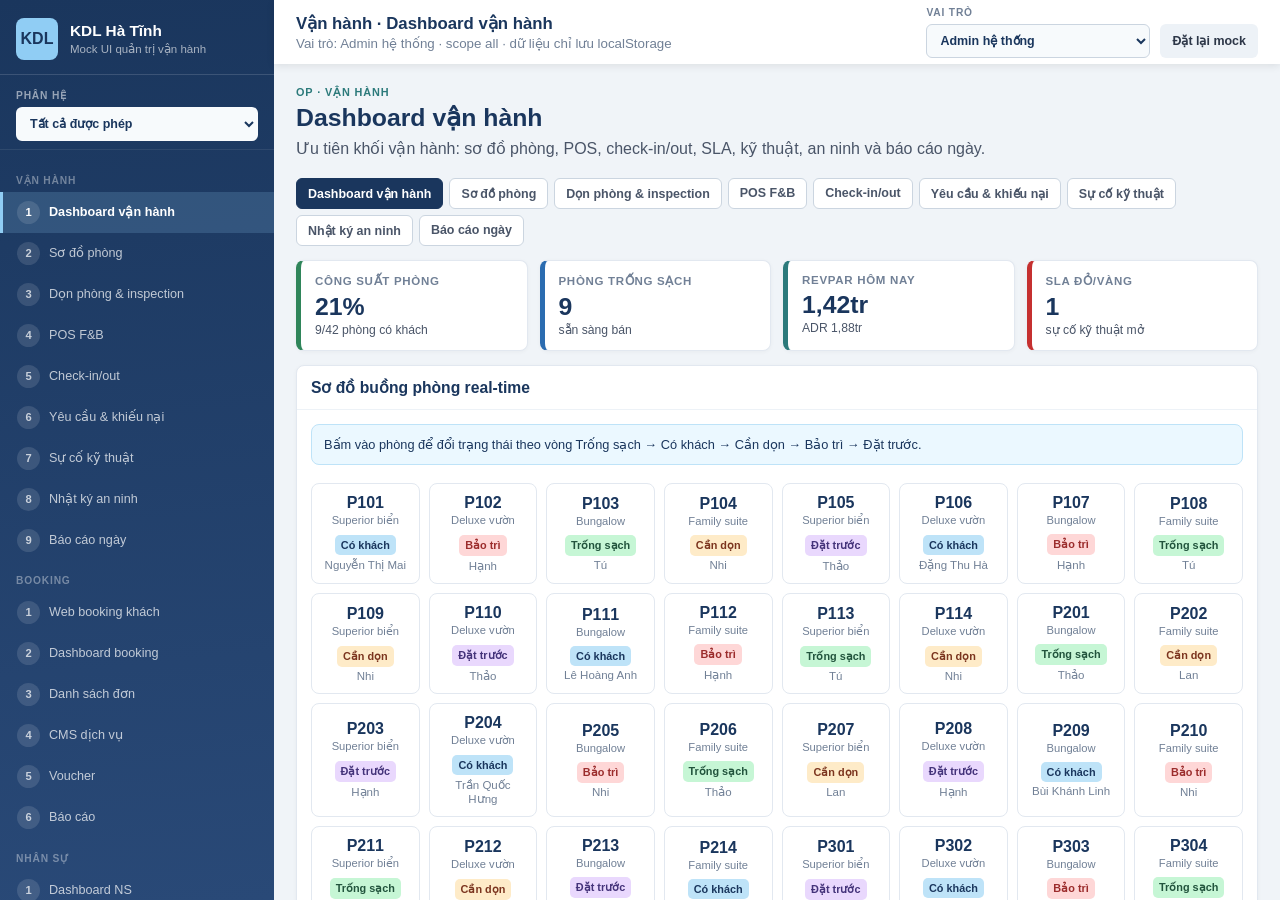
==== prototype/index.html @ 1cbb0425 "feat: add mock data and UI components for KDL Hà Tĩnh management prototype - Implemented shared UI c" ====
<!DOCTYPE html>
<html lang="vi">
<head>
  <meta charset="UTF-8">
  <meta name="viewport" content="width=device-width, initial-scale=1.0">
  <title>Prototype quản trị KDL Hà Tĩnh</title>
  <link rel="stylesheet" href="assets/css/app.css">
</head>
<body>
  <aside class="sidebar" id="sidebar">
    <div class="brand">
      <div class="brand-mark">KDL</div>
      <div>
        <div class="brand-name">KDL Hà Tĩnh</div>
        <div class="brand-sub">Mock UI quản trị vận hành</div>
      </div>
    </div>
    <div class="nav-filter">
      <label for="module-filter">Phân hệ</label>
      <select id="module-filter"></select>
    </div>
    <nav id="nav"></nav>
  </aside>

  <main class="main">
    <header class="topbar">
      <div class="topbar-title">
        <div id="screen-title">Prototype quản trị</div>
        <small id="screen-subtitle">HTML + CSS + JavaScript thuần, dữ liệu mock cục bộ</small>
      </div>
      <div class="topbar-actions">
        <label class="role-picker">
          <span>Vai trò</span>
          <select id="role-select"></select>
        </label>
        <button class="btn btn-ghost" id="btn-reset" type="button">Đặt lại mock</button>
      </div>
    </header>

    <section class="content" id="app"></section>
  </main>

  <div class="toast-wrap" id="toast-wrap"></div>
  <div class="modal-backdrop" id="modal-root" hidden></div>

  <script src="../charts_html/data/org-data.js"></script>
  <script src="../charts_html/data/reqs-data.js"></script>
  <script src="../charts_html/data/mapping-data.js"></script>
  <script src="data/_bridge.js"></script>
  <script src="data/mock-op.js"></script>
  <script src="data/mock-bk.js"></script>
  <script src="data/mock-hr.js"></script>
  <script src="data/mock-fm.js"></script>
  <script src="data/mock-vt.js"></script>
  <script src="data/mock-sp-vg-nt-it.js"></script>
  <script src="assets/js/components.js"></script>
  <script src="assets/js/app.js"></script>
</body>
</html>
---- prototype/assets/css/app.css ----
*{box-sizing:border-box}
html,body{margin:0;height:100%}
body{font-family:"Segoe UI",Tahoma,Arial,sans-serif;background:#f0f4f8;color:#1a202c;display:flex;overflow:hidden}
button,select,input,textarea{font:inherit}
a{color:inherit;text-decoration:none}
.sidebar{width:274px;min-width:274px;background:linear-gradient(175deg,#1a365d 0%,#294977 100%);color:#fff;display:flex;flex-direction:column;overflow:auto}
.brand{display:flex;gap:12px;align-items:center;padding:18px 16px 14px;border-bottom:1px solid rgba(255,255,255,.14)}
.brand-mark{width:42px;height:42px;border-radius:8px;background:#90cdf4;color:#1a365d;font-weight:900;display:flex;align-items:center;justify-content:center}
.brand-name{font-weight:800;font-size:.96rem}.brand-sub{font-size:.72rem;color:rgba(255,255,255,.62);margin-top:2px}
.nav-filter{padding:14px 16px 8px;border-bottom:1px solid rgba(255,255,255,.08)}
.nav-filter label,.role-picker span{display:block;font-size:.64rem;text-transform:uppercase;letter-spacing:.08em;color:rgba(255,255,255,.54);font-weight:800;margin-bottom:6px}
.nav-filter select,.role-picker select{width:100%;height:34px;border-radius:6px;border:1px solid rgba(255,255,255,.18);background:#f7fafc;color:#1a365d;padding:0 9px;font-weight:700;font-size:.78rem}
#nav{padding:10px 0 18px}.nav-group-title{font-size:.64rem;text-transform:uppercase;letter-spacing:.08em;color:rgba(255,255,255,.38);font-weight:800;padding:14px 16px 6px}
.nav-link{display:flex;align-items:center;gap:9px;padding:9px 14px;border-left:3px solid transparent;color:rgba(255,255,255,.72);font-size:.79rem;line-height:1.35}
.nav-link:hover{background:rgba(255,255,255,.08);color:#fff}.nav-link.active{background:rgba(144,205,244,.18);border-left-color:#90cdf4;color:#fff;font-weight:700}
.nav-dot{width:23px;height:23px;border-radius:50%;background:rgba(255,255,255,.12);display:flex;align-items:center;justify-content:center;font-size:.7rem;font-weight:800;flex:none}
.main{flex:1;display:flex;flex-direction:column;min-width:0;height:100vh}
.topbar{height:64px;background:#fff;display:flex;align-items:center;justify-content:space-between;gap:18px;padding:10px 22px;box-shadow:0 2px 8px rgba(0,0,0,.09);flex:none}
.topbar-title{min-width:0}#screen-title{font-size:1.05rem;font-weight:800;color:#1a365d;white-space:nowrap;overflow:hidden;text-overflow:ellipsis}#screen-subtitle{display:block;color:#718096;margin-top:2px}
.topbar-actions{display:flex;align-items:end;gap:10px;flex:none}.role-picker span{color:#718096}.role-picker select{min-width:224px;border-color:#cbd5e0}
.content{flex:1;overflow:auto;padding:22px}.page{max-width:1480px;margin:0 auto 24px}.page-head{display:flex;justify-content:space-between;align-items:flex-start;gap:16px;margin-bottom:16px}
.eyebrow{font-size:.68rem;letter-spacing:.08em;text-transform:uppercase;color:#2c7a7b;font-weight:900}.page h1{margin:4px 0 5px;color:#1a365d;font-size:1.55rem;letter-spacing:0}.page-desc{margin:0;color:#4a5568;max-width:880px;line-height:1.55}
.btn{height:34px;border:0;border-radius:6px;padding:0 12px;font-size:.78rem;font-weight:800;cursor:pointer;display:inline-flex;align-items:center;gap:7px;white-space:nowrap}
.btn-primary{background:#2b6cb0;color:#fff}.btn-primary:hover{background:#245f9d}.btn-teal{background:#2c7a7b;color:#fff}.btn-warn{background:#d69e2e;color:#1a202c}.btn-danger{background:#c53030;color:#fff}.btn-ghost{background:#edf2f7;color:#2d3748}.btn-ghost:hover{background:#e2e8f0}.btn:disabled{opacity:.42;cursor:not-allowed}
.icon-btn{width:32px;height:32px;border:0;border-radius:50%;background:#edf2f7;color:#2d3748;cursor:pointer;font-size:1.05rem}.icon-btn:hover{background:#e2e8f0}
.kpi-grid{display:grid;grid-template-columns:repeat(4,minmax(170px,1fr));gap:12px;margin-bottom:14px}.kpi-tile{background:#fff;border:1px solid #e2e8f0;border-left:5px solid #2b6cb0;border-radius:8px;padding:13px 14px;box-shadow:0 1px 4px rgba(0,0,0,.04)}.kpi-label{font-size:.72rem;color:#718096;font-weight:800;text-transform:uppercase;letter-spacing:.06em}.kpi-value{font-size:1.55rem;font-weight:900;color:#1a365d;margin-top:5px}.kpi-note{font-size:.76rem;color:#4a5568;margin-top:2px}.tone-green{border-left-color:#2f855a}.tone-yellow{border-left-color:#d69e2e}.tone-red{border-left-color:#c53030}.tone-teal{border-left-color:#2c7a7b}.tone-blue{border-left-color:#2b6cb0}
.grid-2{display:grid;grid-template-columns:1.05fr .95fr;gap:14px}.grid-3{display:grid;grid-template-columns:repeat(3,1fr);gap:14px}.panel{background:#fff;border:1px solid #e2e8f0;border-radius:8px;margin-bottom:14px;box-shadow:0 1px 4px rgba(0,0,0,.04)}.panel-head{display:flex;justify-content:space-between;align-items:center;gap:10px;padding:12px 14px;border-bottom:1px solid #edf2f7}.panel h2{font-size:.98rem;color:#1a365d;margin:0}.panel-body{padding:14px}
.tabs{display:flex;gap:6px;flex-wrap:wrap;margin:0 0 14px}.tab{border:1px solid #cbd5e0;background:#fff;color:#4a5568;border-radius:6px;padding:7px 11px;font-size:.78rem;font-weight:800}.tab.active{background:#1a365d;color:#fff;border-color:#1a365d}
.table-wrap{overflow:auto;border:1px solid #e2e8f0;border-radius:8px;background:#fff}table{width:100%;border-collapse:collapse;min-width:720px}th,td{padding:9px 10px;border-bottom:1px solid #edf2f7;text-align:left;vertical-align:top;font-size:.78rem}th{background:#f7fafc;color:#4a5568;text-transform:uppercase;letter-spacing:.05em;font-size:.66rem}tr:last-child td{border-bottom:0}
.badge{display:inline-flex;align-items:center;border-radius:999px;padding:3px 8px;font-size:.68rem;font-weight:900;white-space:nowrap}.badge-green{background:#c6f6d5;color:#22543d}.badge-blue{background:#bee3f8;color:#1a365d}.badge-yellow{background:#feebc8;color:#7b341e}.badge-red{background:#fed7d7;color:#9b2c2c}.badge-teal{background:#b2f5ea;color:#234e52}.badge-gray,.badge-neutral{background:#e2e8f0;color:#4a5568}.badge-purple{background:#e9d8fd;color:#44337a}
.room-grid{display:grid;grid-template-columns:repeat(auto-fill,minmax(106px,1fr));gap:9px}.room-tile{border:1px solid #e2e8f0;border-radius:8px;padding:10px;background:#fff;cursor:pointer;min-height:86px}.room-tile:hover{box-shadow:0 4px 12px rgba(43,108,176,.16);transform:translateY(-1px)}.room-no{font-weight:900;color:#1a365d}.room-type{font-size:.7rem;color:#718096;margin:2px 0 8px}.room-status{font-size:.68rem;font-weight:900;border-radius:5px;padding:4px 6px;display:inline-block}.status-empty{background:#c6f6d5;color:#22543d}.status-occupied{background:#bee3f8;color:#1a365d}.status-clean{background:#feebc8;color:#7b341e}.status-maintenance{background:#fed7d7;color:#9b2c2c}.status-reserved{background:#e9d8fd;color:#44337a}
.table-map{display:grid;grid-template-columns:repeat(auto-fill,minmax(94px,1fr));gap:9px}.fnb-table{border:1px solid #cbd5e0;border-radius:8px;min-height:76px;padding:10px;background:#fff}.fnb-table.busy{border-color:#d69e2e;background:#fffaf0}.fnb-table.free{border-color:#9ae6b4;background:#f0fff4}.fnb-name{font-weight:900;color:#1a365d}.fnb-seat{font-size:.72rem;color:#718096;margin-top:3px}
.timeline{display:grid;gap:8px}.slot{display:grid;grid-template-columns:92px 1fr 110px;gap:10px;align-items:center;background:#f7fafc;border:1px solid #e2e8f0;border-radius:8px;padding:9px}.progress{height:9px;border-radius:999px;background:#e2e8f0;overflow:hidden}.progress span{display:block;height:100%;background:#2c7a7b}.matrix{display:grid;border:1px solid #e2e8f0;border-radius:8px;overflow:auto}.matrix div{padding:8px;border-right:1px solid #edf2f7;border-bottom:1px solid #edf2f7;font-size:.75rem}.matrix .head{background:#f7fafc;font-weight:900;color:#1a365d}
.empty{padding:24px;text-align:center;color:#718096;background:#f7fafc;border:1px dashed #cbd5e0;border-radius:8px}.note{background:#ebf8ff;color:#1a365d;border:1px solid #bee3f8;border-radius:8px;padding:10px 12px;font-size:.8rem;line-height:1.5}.form-grid{display:grid;grid-template-columns:repeat(2,1fr);gap:10px}.field label{display:block;font-size:.68rem;text-transform:uppercase;letter-spacing:.06em;color:#718096;font-weight:900;margin-bottom:5px}.field input,.field select,.field textarea{width:100%;border:1px solid #cbd5e0;border-radius:6px;padding:8px;background:#fff}.field textarea{min-height:74px;resize:vertical}.full{grid-column:1/-1}
.modal-backdrop{position:fixed;inset:0;background:rgba(26,54,93,.32);display:flex;align-items:center;justify-content:center;z-index:50;padding:18px}.modal-backdrop[hidden]{display:none}.modal{width:min(720px,100%);max-height:92vh;overflow:auto;background:#fff;border-radius:8px;box-shadow:0 20px 60px rgba(0,0,0,.28)}.modal-head,.modal-foot{display:flex;justify-content:space-between;align-items:center;gap:12px;padding:13px 15px;border-bottom:1px solid #e2e8f0}.modal-head h2{margin:0;color:#1a365d;font-size:1rem}.modal-body{padding:15px}.modal-foot{border-top:1px solid #e2e8f0;border-bottom:0;justify-content:flex-end}
.toast-wrap{position:fixed;right:18px;bottom:18px;z-index:70;display:grid;gap:8px}.toast{background:#1a365d;color:#fff;padding:10px 12px;border-radius:8px;box-shadow:0 8px 22px rgba(0,0,0,.22);font-size:.82rem;max-width:340px}.toast-success{background:#276749}.toast-warn{background:#975a16}.toast-error{background:#9b2c2c}
.fr-list{display:grid;grid-template-columns:repeat(auto-fit,minmax(260px,1fr));gap:10px}.fr-item{border:1px solid #e2e8f0;border-radius:8px;padding:10px;background:#fff}.fr-code{font-family:Consolas,monospace;color:#2b6cb0;font-weight:900;font-size:.75rem}.fr-name{font-weight:800;color:#1a365d;margin-top:3px}.fr-desc{font-size:.76rem;color:#4a5568;margin-top:4px;line-height:1.45}
@media (max-width:980px){body{display:block;overflow:auto}.sidebar{position:relative;width:100%;height:auto;min-width:0}.main{height:auto}.topbar{height:auto;align-items:flex-start;flex-direction:column}.topbar-actions{width:100%;align-items:stretch}.role-picker{flex:1}.content{padding:14px}.grid-2,.grid-3,.kpi-grid{grid-template-columns:1fr}.page-head{display:block}.matrix{grid-template-columns:150px repeat(5,100px)}}
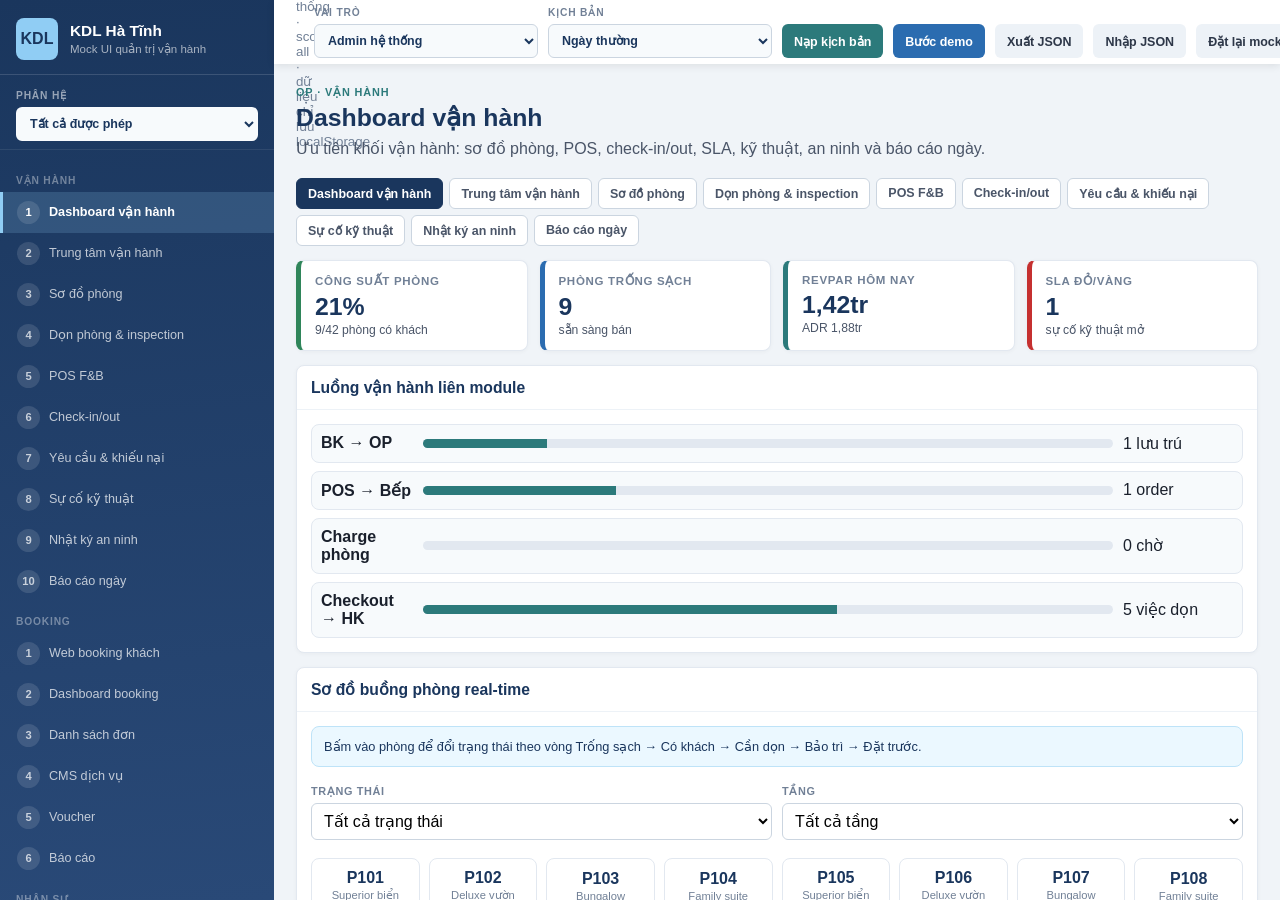
==== commit 997ea8c2: "Add operational prototype and Vercel static routes" ====
--- a/prototype/index.html
+++ b/prototype/index.html
@@ -33,6 +33,20 @@
           <span>Vai trò</span>
           <select id="role-select"></select>
         </label>
+        <label class="role-picker">
+          <span>Kịch bản</span>
+          <select id="scenario-select">
+            <option value="normal">Ngày thường</option>
+            <option value="weekend">Cuối tuần đông khách</option>
+            <option value="incident">Sự cố vận hành</option>
+            <option value="finance">Duyệt chi cao điểm</option>
+          </select>
+        </label>
+        <button class="btn btn-teal" id="btn-scenario" type="button">Nạp kịch bản</button>
+        <button class="btn btn-primary" id="btn-demo-step" type="button">Bước demo</button>
+        <button class="btn btn-ghost" id="btn-export" type="button">Xuất JSON</button>
+        <button class="btn btn-ghost" id="btn-import" type="button">Nhập JSON</button>
+        <input id="import-file" type="file" accept="application/json" hidden>
         <button class="btn btn-ghost" id="btn-reset" type="button">Đặt lại mock</button>
       </div>
     </header>
